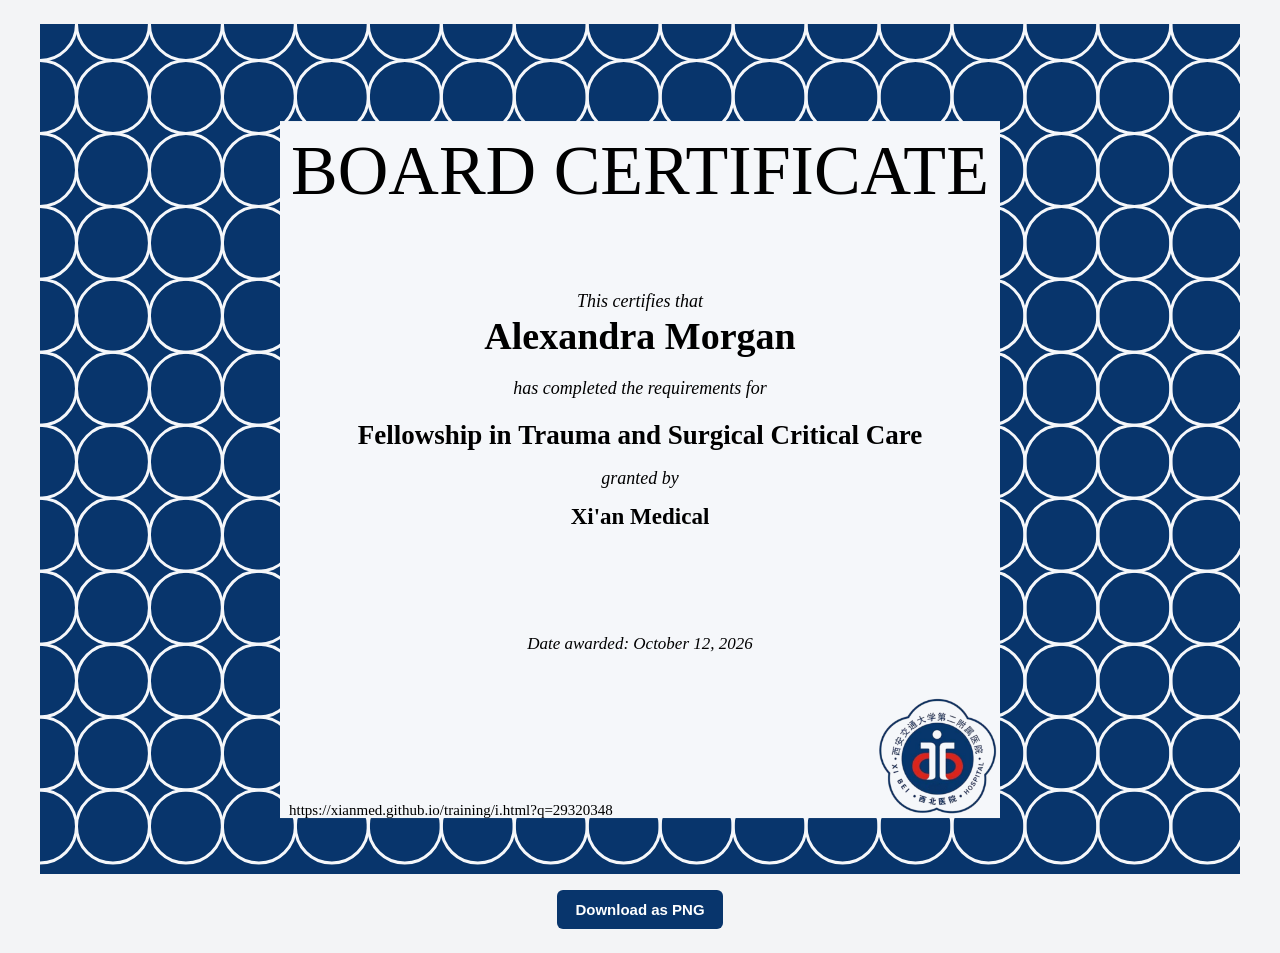
==== i.html @ aebb668a "Certs added; Courses" ====
<!DOCTYPE html>
<html lang="en">
<head>
<meta charset="UTF-8">
<meta name="viewport" content="width=device-width, initial-scale=1">
<title>Certificate</title>
<style>
  :root {
    --logo-red: #D9271D;
    --logo-blue: #08356C;
    --logo-primary: #f5f7fa;
  }
  * { box-sizing: border-box; }
  body {
    margin: 0;
    padding: 24px;
    background: #f3f4f6;
    font-family: Arial, Helvetica, sans-serif;
    display: flex;
    flex-direction: column;
    align-items: center;
    gap: 16px;
  }
  .certificate-frame {
    width: min(100%, 1200px);
    aspect-ratio: 1200 / 850;
    background: white;
  }
  #certificate-canvas {
    display: block;
    width: 100%;
    height: 100%;
  }
  #download-png {
    padding: 11px 18px;
    border: 0;
    border-radius: 6px;
    background: var(--logo-blue);
    color: white;
    font-size: 15px;
    font-weight: 700;
    cursor: pointer;
  }
  #download-png:hover { filter: brightness(1.12); }
  @media print {
    body { padding: 0; background: white; }
    #download-png { display: none; }
    .certificate-frame { width: 100vw; }
  }
</style>
</head>
<body>
  <main class="certificate-frame" aria-label="Certificate">
    <canvas id="certificate-canvas" width="1200" height="850">
      Your browser does not support the canvas element.
    </canvas>
  </main>
  <button id="download-png" type="button">Download as PNG</button>

<script>

  function fillTextStretch(ctx, text, x, y, targetWidth) {
    // 1. Measure the text with zero extra spacing
    ctx.letterSpacing = "0px";
    const normalWidth = ctx.measureText(text).width;
    
    // 2. Calculate remaining space and divide it by the number of gaps
    const totalGaps = text.length - 1;
    
    if (targetWidth > normalWidth && totalGaps > 0) {
        const extraSpacePerGap = (targetWidth - normalWidth) / totalGaps;
        // 3. Apply the calculated spacing
        ctx.letterSpacing = `${extraSpacePerGap}px`;
    }
    
    // 4. Draw the text
    ctx.fillText(text, x+=ctx.measureText(text[0]).width/2.8, y);
    
    // Reset spacing for future draws
    ctx.letterSpacing = "0px";
}

/**
 * Draws the certificate text onto a fixed-size canvas.
 * In production, call this function with values obtained by your server-side
 * or application integration. There are no client-side editing fields.
 *
 * @param {Object} fields
 * @param {string} fields.name
 * @param {string} fields.specialty
 * @param {string} fields.dateAwarded
 * @param {string} fields.institutionName
 * @param {string} fields.websiteUrl - Printed as text into the exported image.
 */
function generate_certificate({
  name = "Alexandra Morgan",
  specialty = "Certificate in Cardiovascular Medicine",
  dateAwarded = "October 12, 2026",
  institutionName = "Northbridge Institute of Medical Studies",
  websiteUrl = "example.com/cert?number=29320348"
} = {}) {
  const canvas = document.getElementById("certificate-canvas");
  const ctx = canvas.getContext("2d");
  const W = canvas.width;
  const H = canvas.height;

/**
 * 
 * #D9271D;
    --logo-blue: #08356C;
    --logo-primary: #f5f7fa;
 * 
 * **/


  // Plain white background and text only; apply your own styling here.
  ctx.clearRect(0, 0, W, H);
  ctx.fillStyle = "#08356C";
  ctx.fillRect(0, 0, W, H);
  ctx.fillStyle = "#08356C";
  ctx.textAlign = "center";
  ctx.textBaseline = "alphabetic";

    const S1=(H/W)*103;

  for(let i = 0; i < H/S1; i++) {
    for(let j = 0; j < W/S1; j++) {
      ctx.beginPath();
      //ctx.fillStyle = (i + j) % 2 === 0 ? "#f5f7fa" : "#ffffff";
      ctx.arc(j * S1, i * S1, S1/2, 0, 2 * Math.PI); 
      ctx.strokeStyle = '#f5f7fa';
ctx.lineWidth = 3;
ctx.stroke();
    }
  }



  ctx.strokeStyle = "#f5f7fa";
  ctx.fillStyle = "#f5f7fa";

  ctx.fillRect(W/5,H/5-S1,W-(2*W/5),4.1*H/5);

  ctx.strokeStyle = "black";
  ctx.fillStyle = "black";

  ctx.font = "70px serif";
  ctx.fillText("BOARD CERTIFICATE", W / 2, 170);

  ctx.font = "italic 18px serif";
  ctx.fillText("This certifies that", W / 2, 283);

  ctx.font = "bold 38px serif";
  ctx.fillText(name, W / 2, 325, 1080);

  ctx.font = "italic 18px serif";
  ctx.fillText("has completed the requirements for", W / 2, 370);

  ctx.font = "bold 27px serif";
  ctx.fillText(specialty, W / 2, 420, 1080);

  ctx.font = "italic 18px serif";
  ctx.fillText("granted by", W / 2, 460);

  ctx.font = "bold 23px serif";
  ctx.fillText(institutionName, W / 2, 500, 1080);

  ctx.font = "italic 17px serif";
  ctx.fillText("Date awarded: " + dateAwarded, W / 2, 625, 1080);

  // This is drawn onto the canvas (not an HTML link), so it remains in the PNG.
  ctx.textAlign = "left";
  ctx.font = "15px serif";
  ctx.fillText(String(websiteUrl), W/5+9,H/5-S1 + 4.1*H/5 -3, 600);

  const img = new Image();

    // 4. WAIT for the image to load before drawing it
    img.onload = function() {
      // Arguments: (imageObject, xPosition, yPosition)
      ctx.drawImage(img, W/5 + W-(2*W/5) - S1*1.7, H/5-S1 + 4.1*H/5 - S1*1.7, S1*1.7, S1*1.7); 
    };

    // 5. Set the source URL (triggers the load event)
    img.src = 'assets/xian-logo.png'; // Replace with the actual path to your logo image


}

document.getElementById("download-png").addEventListener("click", () => {
  const canvas = document.getElementById("certificate-canvas");
  const download = document.createElement("a");
  download.download = "certificate.png";
  download.href = canvas.toDataURL("image/png");
  download.click();
});


async function main() {
  // Pass the search portion of the URL (everything after the ?)
const urlParams = new URLSearchParams(window.location.search); 
const id = urlParams.get('q');
const fetchCSV = async () => {
  try {
    const response = await fetch('/data/certlisting.txt');
    
    if (!response.ok) {
      throw new Error(`HTTP error! Status: ${response.status}`);
    }

    // Read the response payload as text, not JSON
    const csvText = await response.text(); 
    return csvText;
    
  } catch (error) {
    console.error('Error fetching CSV:', error);
  }
};

  let records = await fetchCSV();
  records = records.split('\n').map(line => line.split(','));
  records.shift();

  let record = records.find(r => r[0] == id);

  if (record) {
    generate_certificate({
      name: record[1],
      specialty: record[2],
      dateAwarded: record[3],
      institutionName: record[4],
      websiteUrl: "https://xianmed.github.io/training/i.html?q=" + id
    });
  } else {
    console.error('No record found for ID:', id);
  }

}

// Placeholder values for now; replace these arguments in your integration.
generate_certificate({
  name: "Alexandra Morgan",
  specialty: "Fellowship in Trauma and Surgical Critical Care",
  dateAwarded: "October 12, 2026",
  institutionName: "Xi'an Medical",
  websiteUrl: "https://xianmed.github.io/training/i.html?q=29320348"
});

window.generate_certificate = generate_certificate;

window.onload = () => {
  main();
};
</script>
</body>
</html>
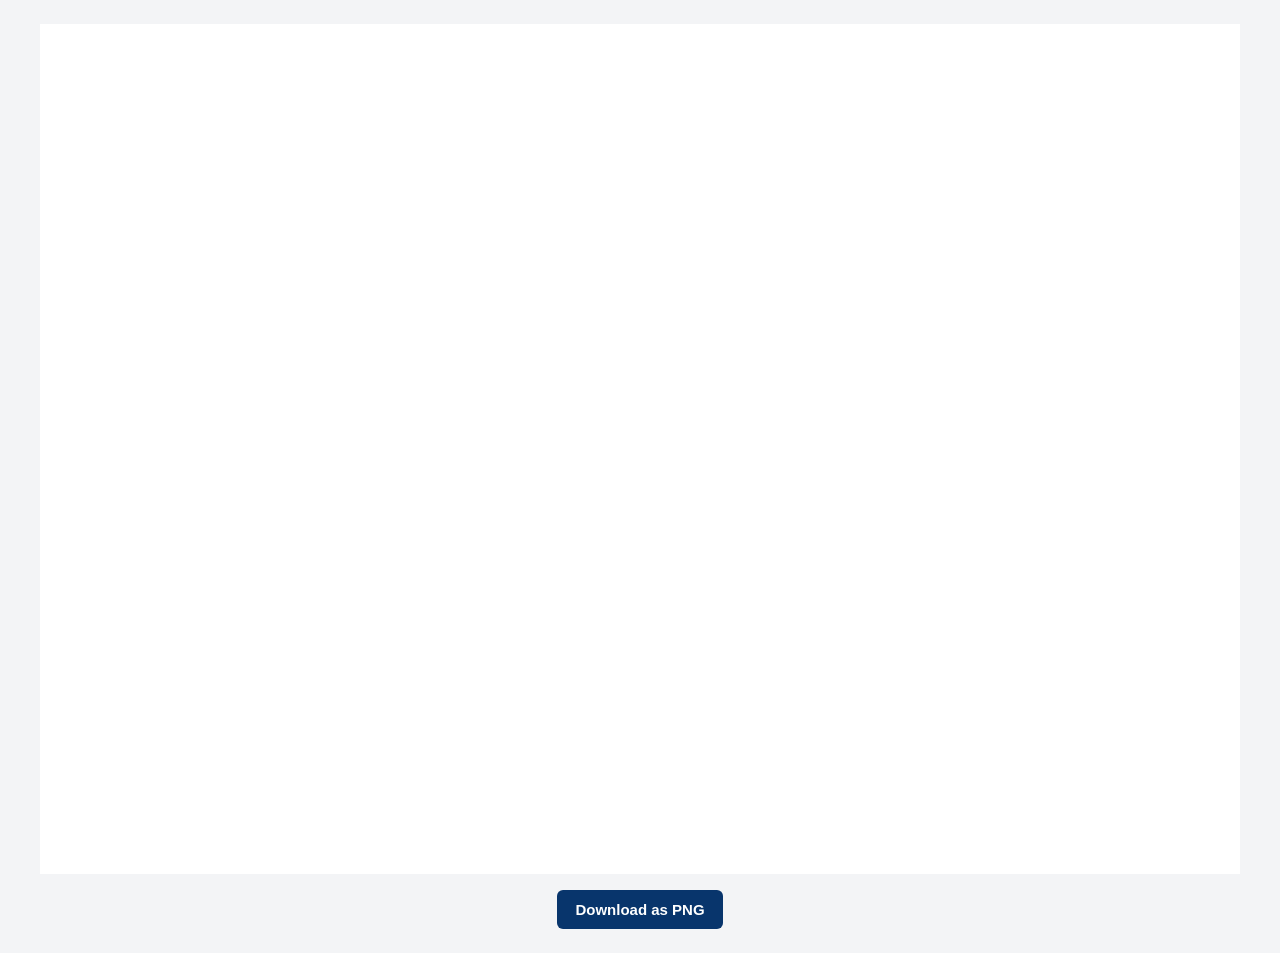
==== commit 5c567450: "Hotfix" ====
--- a/i.html
+++ b/i.html
@@ -202,7 +202,7 @@
 const id = urlParams.get('q');
 const fetchCSV = async () => {
   try {
-    const response = await fetch('/data/certlisting.txt');
+    const response = await fetch('https://xianmed.github.io/training/data/certlisting.txt');
     
     if (!response.ok) {
       throw new Error(`HTTP error! Status: ${response.status}`);
@@ -237,16 +237,16 @@
 
 }
 
-// Placeholder values for now; replace these arguments in your integration.
-generate_certificate({
-  name: "Alexandra Morgan",
-  specialty: "Fellowship in Trauma and Surgical Critical Care",
-  dateAwarded: "October 12, 2026",
-  institutionName: "Xi'an Medical",
-  websiteUrl: "https://xianmed.github.io/training/i.html?q=29320348"
-});
-
-window.generate_certificate = generate_certificate;
+// // Placeholder values for now; replace these arguments in your integration.
+// generate_certificate({
+//   name: "Alexandra Morgan",
+//   specialty: "Fellowship in Trauma and Surgical Critical Care",
+//   dateAwarded: "October 12, 2026",
+//   institutionName: "Xi'an Medical",
+//   websiteUrl: "https://xianmed.github.io/training/i.html?q=29320348"
+// });
+
+// window.generate_certificate = generate_certificate;
 
 window.onload = () => {
   main();
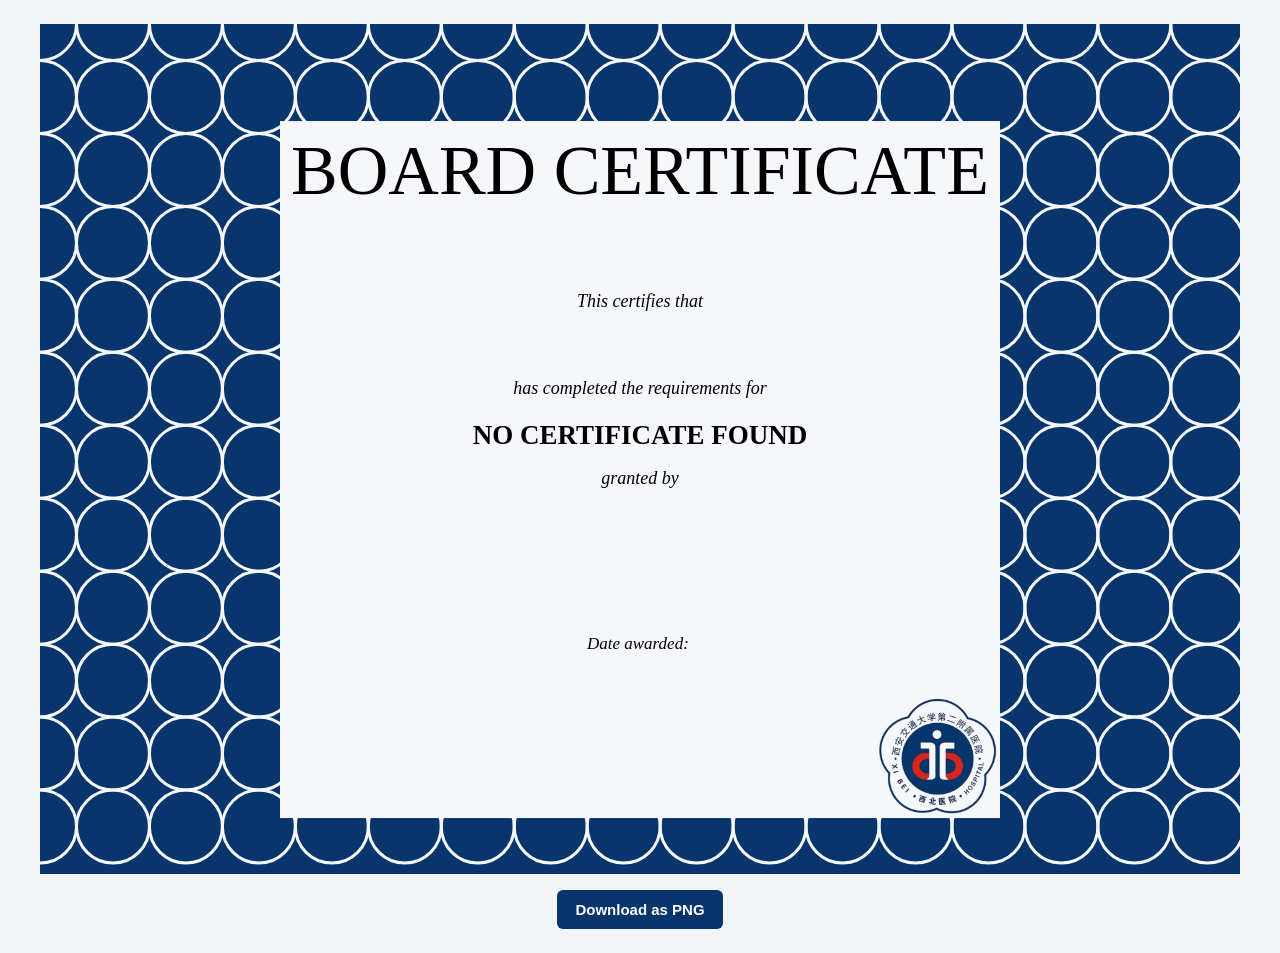
==== commit afec0d38: "Hotfix 2" ====
--- a/i.html
+++ b/i.html
@@ -226,27 +226,27 @@
   if (record) {
     generate_certificate({
       name: record[1],
-      specialty: record[2],
-      dateAwarded: record[3],
+      specialty: record[3],
+      dateAwarded: record[2],
       institutionName: record[4],
       websiteUrl: "https://xianmed.github.io/training/i.html?q=" + id
     });
   } else {
     console.error('No record found for ID:', id);
+
+    generate_certificate({
+  name: "",
+  specialty: "NO CERTIFICATE FOUND",
+  dateAwarded: "",
+  institutionName: "",
+  websiteUrl: ""
+});
   }
 
 }
 
-// // Placeholder values for now; replace these arguments in your integration.
-// generate_certificate({
-//   name: "Alexandra Morgan",
-//   specialty: "Fellowship in Trauma and Surgical Critical Care",
-//   dateAwarded: "October 12, 2026",
-//   institutionName: "Xi'an Medical",
-//   websiteUrl: "https://xianmed.github.io/training/i.html?q=29320348"
-// });
-
-// window.generate_certificate = generate_certificate;
+
+window.generate_certificate = generate_certificate;
 
 window.onload = () => {
   main();
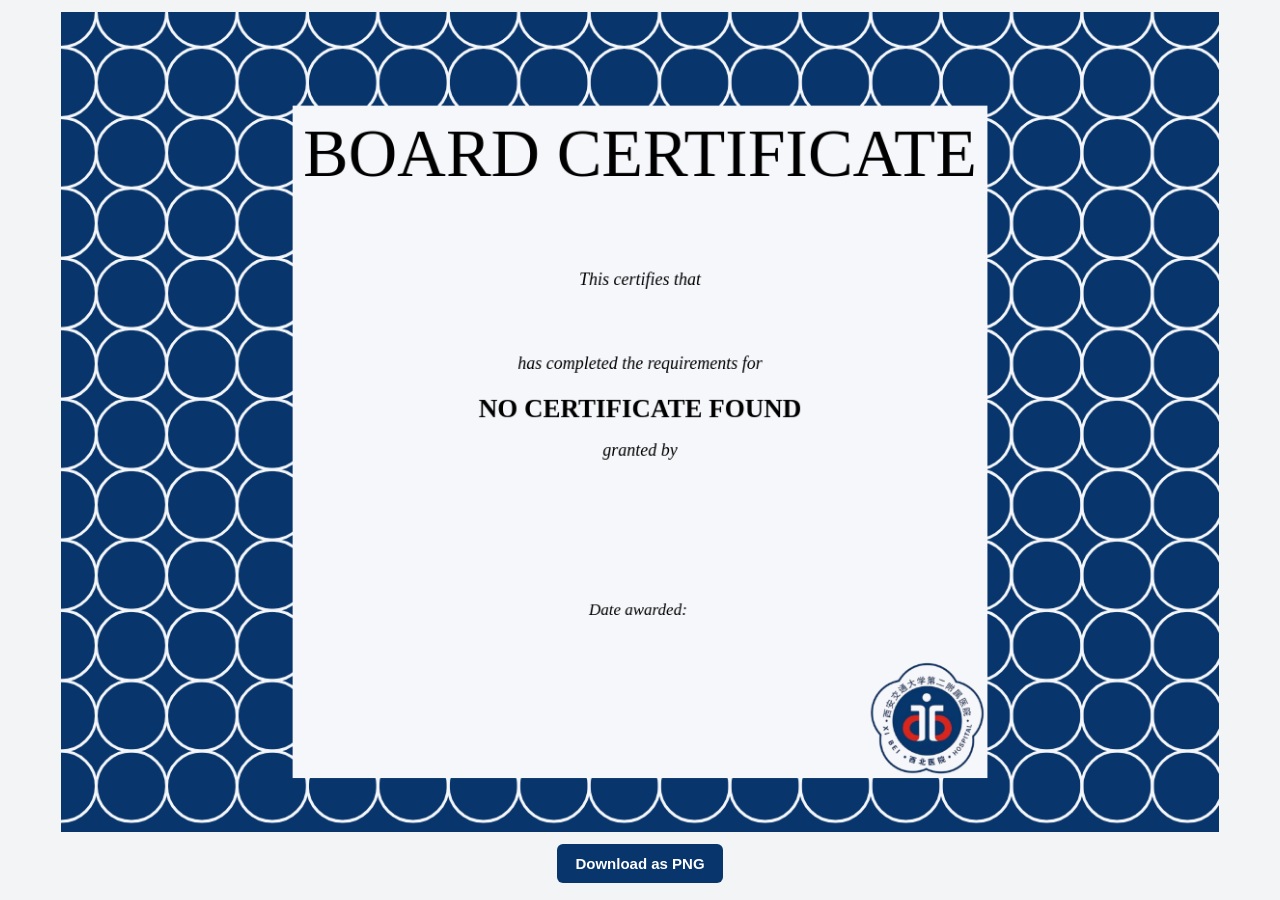
==== commit 774e0d19: "Sizing changes" ====
--- a/i.html
+++ b/i.html
@@ -13,16 +13,21 @@
   * { box-sizing: border-box; }
   body {
     margin: 0;
-    padding: 24px;
+    height: 100vh;
+    height: 100dvh;
+    padding: 12px;
     background: #f3f4f6;
     font-family: Arial, Helvetica, sans-serif;
     display: flex;
     flex-direction: column;
     align-items: center;
-    gap: 16px;
+    gap: 12px;
+    overflow: hidden;
   }
   .certificate-frame {
-    width: min(100%, 1200px);
+    width: auto;
+    height: min(850px, calc(100dvh - 80px), calc(70.8333vw - 17px));
+    max-width: 100%;
     aspect-ratio: 1200 / 850;
     background: white;
   }
@@ -43,9 +48,9 @@
   }
   #download-png:hover { filter: brightness(1.12); }
   @media print {
-    body { padding: 0; background: white; }
+    body { height: auto; padding: 0; background: white; overflow: visible; }
     #download-png { display: none; }
-    .certificate-frame { width: 100vw; }
+    .certificate-frame { width: 100vw; height: auto; max-width: none; }
   }
 </style>
 </head>
